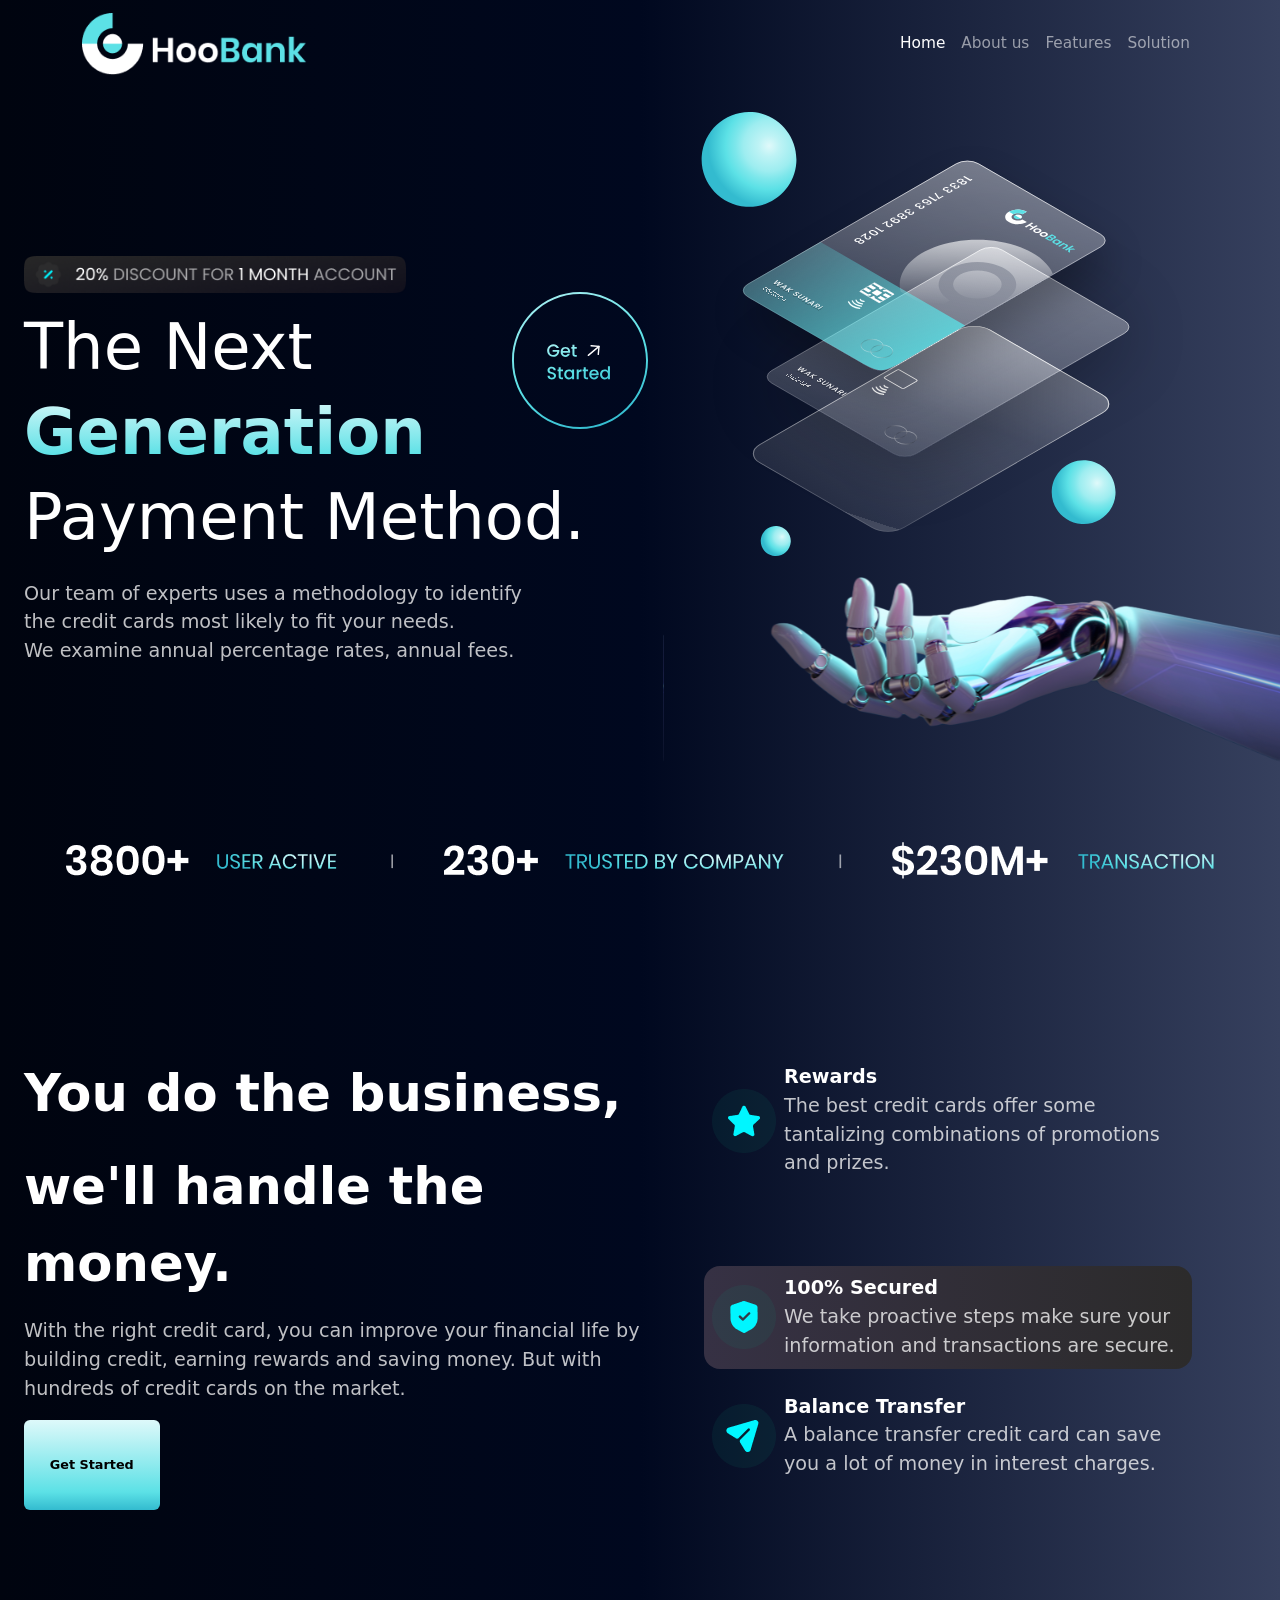
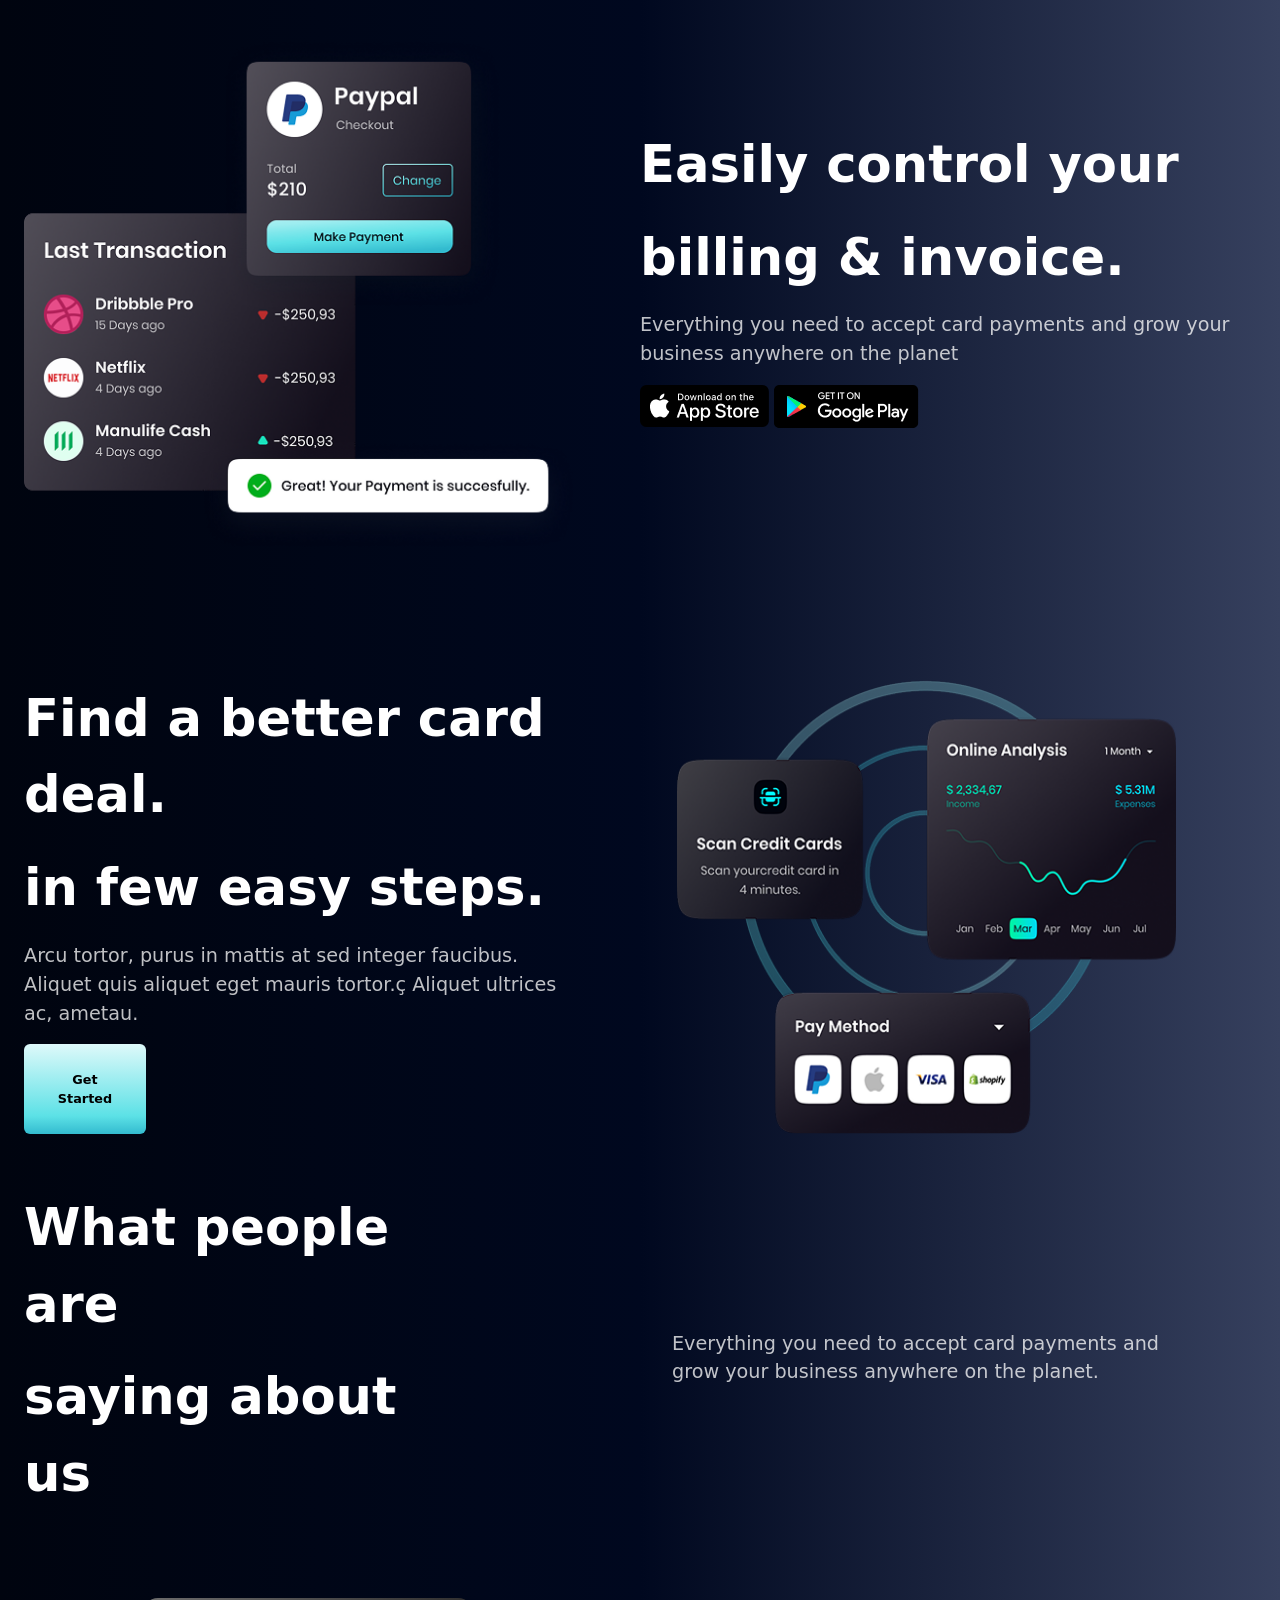
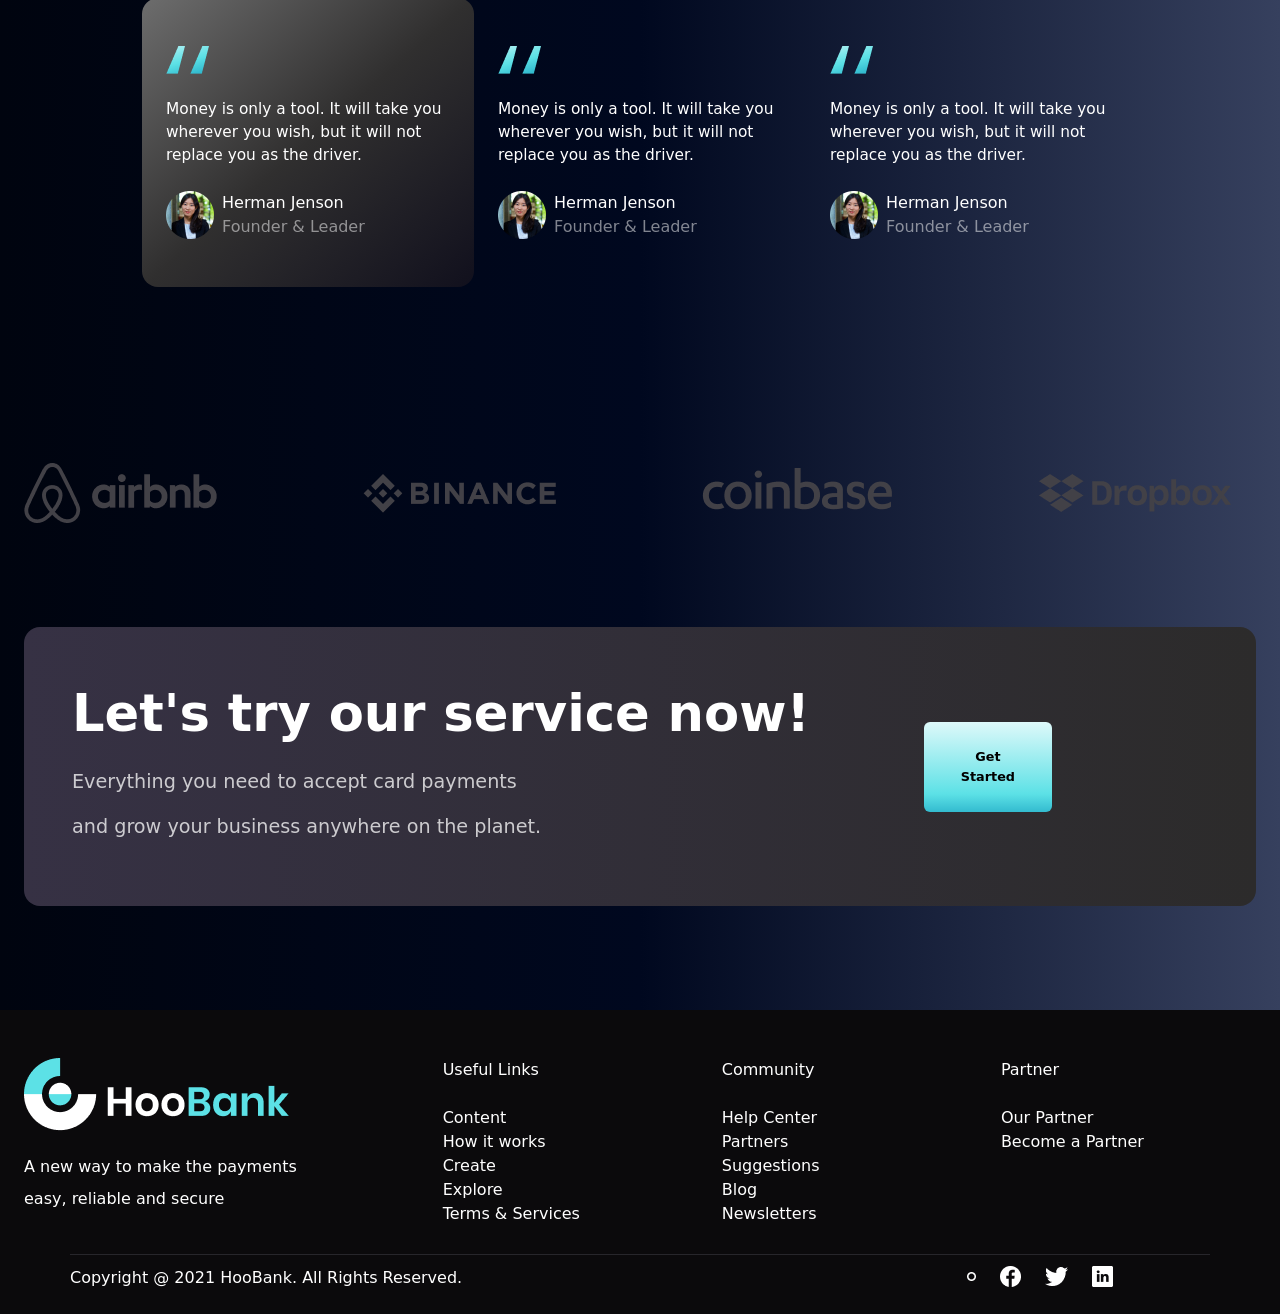
==== index.html @ cc934af2 "changed to index" ====
<!doctype html>
<html lang="en">
  <head>
    <meta charset="utf-8">
    <meta name="viewport" content="width=device-width, initial-scale=1">
    <title>Bootstrap demo</title>
    <link href="https://cdn.jsdelivr.net/npm/bootstrap@5.3.3/dist/css/bootstrap.min.css" rel="stylesheet" integrity="sha384-QWTKZyjpPEjISv5WaRU9OFeRpok6YctnYmDr5pNlyT2bRjXh0JMhjY6hW+ALEwIH" crossorigin="anonymous">
    <script defer src="https://cdn.jsdelivr.net/npm/bootstrap@5.3.3/dist/js/bootstrap.bundle.min.js" integrity="sha384-YvpcrYf0tY3lHB60NNkmXc5s9fDVZLESaAA55NDzOxhy9GkcIdslK1eN7N6jIeHz" crossorigin="anonymous"></script>
    <link rel="stylesheet" href="style.css">
  </head>
  <body>
    
    <div class="navbar navbar-expand navbar-dark my-menu">
      <div class="container">
        <a href="#" class="navbar-brand">
          <img src="images/hoobank-footer.png" alt="" style="width :25vh">
        </a>
        <ul class="navbar-nav navi">
          <li class="nav-item">
            <a href="#" class="nav-link active navi-text" aria-current="page">Home</a>
          </li>
          <li class="nav-item">
            <a href="#" class="nav-link navi-text">About us</a>
          </li>
          <li class="nav-item">
            <a href="#" class="nav-link navi-text">Features</a>
          </li>
          <li class="nav-item">
            <a href="#" class="nav-link navi-text">Solution</a>
          </li>
        </ul>
      </div>
    </div>   

    <div class="main-container">
      <div class="main-section text-white d-flex p-4">
        <div class="main-left">
          <div class="mb-3 decision-con">
            <img src="images/descision.png" alt="" class="decision">
          </div>
          <h1 class="main-text">
            The Next 
          </h1>
          <h1 class="main-text generation">
            Generation
          </h1>
          <h1 class="main-text">
            Payment Method.
          </h1>
          <span class="d-block mt-4 all-text">Our team of experts uses a methodology to identify</span>
          <span class="d-block all-text">the credit cards most likely to fit your needs.</span>
          <span class="d-block all-text">We examine annual percentage rates, annual fees.</span>
        </div>
        <div class="main-right">
          <img src="images/atm3.svg" alt="" class="atm-card" >
        </div>
        <img src="images/robot-hand.svg" alt="" class="robot">
        <img src="images/started.svg" alt="" class="started">
        
      </div>

      <div class="statsM">
        <img src="images/stats.png" alt="" class=" stats d-block mx-auto">
      </div>

      <div class="businessM p-4 d-flex">
        <div class="business-left text-white">
          <p class="all-head fw-semibold mb-3">You do the business,</p>
          <p class="all-head fw-semibold">we'll handle the money.</p>
          <p class="all-text">With the right credit card, you can improve your financial life by building credit, earning rewards and saving money. But with hundreds of credit cards on the market.</p>
          <div class="button-con">
            <button class="getStartedBtn mb-3 fw-bold rounded-2">Get Started</button>
          </div>
        </div>
        <div class="business-right text-white">
          <div class="d-flex align-items-center p-2 mb-3">
            <div class="pe-2 reward-pic">
              <img src="/images/socials/rewards.png" alt="" class="">
            </div>
            <div class="reward">
              <p class=" mb-0 fw-semibold reward-header">Rewards</p>
              <p class="mb-0 all-text">The best credit cards offer some tantalizing combinations of promotions and prizes.</p>
            </div>
            
          </div>
          <div class=" d-flex align-items-center p-2 rounded-4 secured mb-3">
            <div class="pe-2 reward-pic">
              <img src="/images/socials/secured.png" alt="">
            </div>
            <div class="reward">
              <p class=" mb-0 reward-header fw-semibold">100% Secured</p>
              <p class="mb-0 all-text">We take proactive steps make sure your information and transactions are secure.</p>
            </div>
          </div>
          <div class=" d-flex align-items-center p-2 mb-3">
            <div class="pe-2 reward-pic">
              <img src="/images/socials/transfer.png" alt="">
            </div>
            <div class="reward">
              <p class=" mb-0 reward-header fw-semibold">Balance Transfer</p>
              <p class="mb-0 all-text">A balance transfer credit card can save you a lot of money in interest charges.</p>
            </div>
          </div>
        </div>
      </div>
      
      <div class="billingM d-flex p-4">
        <div class="billing-left">
          <img src="/images/success.png" alt="" class="big">
        </div>
        <div class="billing-right text-white">
          <p class="all-head fw-semibold mb-3 easily-text">Easily control your</p>
          <p class="all-head fw-semibold">billing & invoice.</p>
          <p class="all-text">Everything you need to accept card payments and grow your business anywhere on the planet</p>
          <img src="images/socials/appStore.png" alt="">
          <img src="images/socials/googlePlay.png" alt="">
        </div>
      </div>

      <div class="easy-stepsM d-flex p-4">
        <div class="step-left text-white">
          <p class="fw-semibold mb-3 all-head">Find a better card deal.</p>
          <p class="fw-semibold all-head">in few easy steps.</p>
          <p class="all-text">Arcu tortor, purus in mattis at sed integer faucibus. Aliquet quis aliquet eget mauris tortor.ç Aliquet ultrices ac, ametau.</p>
          <div class="button-con">
            <button class="getStartedBtn mb-3 fw-bold rounded-2">Get Started</button>
          </div>
        </div>
        <div class="step-right pe-4">
          <img src="/images/payment.png" alt="" class="big">
        </div>
      </div>

      <div class="aboutM d-flex p-4 text-white align-items-center">
        
        <div class="about-one">
          <p class="all-head fw-semibold">What people are</p>
          <p class="all-head fw-semibold">saying about us</p>
        </div>
        
        <div class="about-two all-text">
          Everything you need to accept card payments and grow your business anywhere on the planet.
        </div>
      </div>
      <div class="p-4 testimonialsM text-white mt-4">
        <div class="container testimonials d-flex">
          <div class="jensen-T firstpic rounded-4 p-5 ps-4 pe-4 ">
            <img class="mb-4" src="/images/apostrophe.png" alt="" style="margin-bottom: 3rem;" >
            <p class="mb-4" style="font-size: 1.2vw;">Money is only a tool. It will take you wherever you wish, but it will not replace you as the driver.</p>
            <div class="d-flex">
              <img class="jensen-pic me-2" src="/images/jensen.png" alt="">
              <div class="">
                <p class="mb-0">Herman Jenson</p>
                <p class="opacity-50 mb-0">Founder & Leader</p>
              </div>
            </div>
          </div>
          <div class="jensen-T rounded-4 p-5 ps-4 pe-4 ">
            <img class="mb-4" src="/images/apostrophe.png" alt="" style="margin-bottom: 3rem;" >
            <p class="mb-4" style="font-size: 1.2vw;">Money is only a tool. It will take you wherever you wish, but it will not replace you as the driver.</p>
            <div class="d-flex">
              <img class="jensen-pic me-2" src="/images/jensen.png" alt="">
              <div class="">
                <p class="mb-0">Herman Jenson</p>
                <p class="opacity-50 mb-0">Founder & Leader</p>
              </div>
            </div>
          </div>
          <div class="jensen-T rounded-4 p-5 ps-4 pe-4 ">
            <img class="mb-4" src="/images/apostrophe.png" alt="" style="margin-bottom: 3rem;" >
            <p class="mb-4" style="font-size: 1.2vw;">Money is only a tool. It will take you wherever you wish, but it will not replace you as the driver.</p>
            <div class="d-flex">
              <img class="jensen-pic me-2" src="/images/jensen.png" alt="">
              <div class="">
                <p class="mb-0">Herman Jenson</p>
                <p class="opacity-50 mb-0">Founder & Leader</p>
              </div>
            </div>
          </div>
        </div>
      </div>
      <div class="crypto-servicesM d-flex ps-4 pe-5 justify-content-between align-items-center">
        <img class="" src="/images/crypto/Group 481734.png" alt="">
        <img src="/images/crypto/Group 481735.png" alt="">
        <img src="/images/crypto/Group 481736.png" alt="" class="mb-2">
        <img src="/images/crypto/Group 481737.png" alt="">
      </div>

      <div class="get-startedM  p-4">

        <div class="getStarted d-flex text-white rounded-4 p-5 align-items-center">
          <div class="w-75">
            <p class="fw-semibold mb-3 all-head">Let's try our service now!</p>
            <p class="all-text">Everything you need to accept card payments</p>
            <p class="all-text">and grow your business anywhere on the planet.</p>
          </div>
          <div class="w-25 button-con">
            <button class="getStartedBtn mb-3 fw-bold rounded-2 lastbtn">Get Started</button>
          </div>
        </div>
      </div>

      <div class="last-section  gx-0 p-4 pt-5 text-white" style="background-color: #0B0A0C;">
        <div class="row">
          <div class="col col-4">
            <img src="images/hoobank-footer.png" alt="">
          <p class="mt-4 mb-2">A new way to make the payments</p>
          <p class="">easy, reliable and secure</p>
          </div>
  
          <div class="col ">
            <p class="useful-links mb-4">Useful Links</p>
            <ul class="list-unstyled">
              <li>Content</li>
              <li>How it works</li>
              <li>Create</li>
              <li>Explore</li>
              <li>Terms & Services</li>
            </ul>
          </div>
  
          <div class="col ">
            <p class="community mb-4">Community</p>
            <ul class="list-unstyled">
              <li>Help Center</li>
              <li>Partners</li>
              <li>Suggestions</li>
              <li>Blog</li>
              <li>Newsletters</li>
            </ul>
          </div>
  
          <div class="col ">
            <p class="Partner mb-4">Partner</p>
            <ul class="list-unstyled">
              <li>Our Partner</li>
              <li>Become a Partner</li>
            </ul>
          </div>

        </div>
        <div class="container p-0">
          <svg width="auto" height="1" viewBox="0 0 1170 1" fill="none" class="svg-line" xmlns="http://www.w3.org/2000/svg">
            <line y1="0.501953" x2="1170" y2="0.501953" stroke="#3F3E45"/>
          </svg>
          <div class="row">
            <div class="col col-9">Copyright @ 2021 HooBank. All Rights Reserved.</div>
            <div class="col col-3">
              <div class="hstack gap-4 ps-4">
                <img src="images/socials/Vector-1.png" alt="">
                <img src="images/socials/Vector.png" alt="">
                <img src="images/socials/Group.png" alt="">
                <img src="images/socials/Vector-2.png" alt="">            
              </div>
            </div>
          </div>  
        </div>
        

      </div>
    </div>

  </body>
</html>
---- style.css ----
.svg-line{
  background-color: #ffffff;
  opacity: 50%;
}

.getStarted, .secured{
  background: linear-gradient( to right, #363144, #2c2b2b);
  margin-top: 5rem;
}

.get-startedM{
  background: linear-gradient( to right, #00040F, #00081f, #36405e);
}

.getStartedBtn{
  background: linear-gradient( to top, #33BBCF, #5CE1E6, #7DE7EB, #9DEDF0, #BEF3F5, #DEF9FA);
 
  border: none;
  padding: 1rem 1.5rem 1rem 1.5rem;
  height: 100%;
  width: 22%;
  font-size: 1vw;
}

.button-con{
  height: 10vh; 
}

.reward-header{
  font-size: 1.5vw;
}

.generation{
  background: linear-gradient(to top, #33BBCF, #5CE1E6, #7DE7EB, #9DEDF0, #BEF3F5, #DEF9FA);
  -webkit-background-clip: text;
  -webkit-text-fill-color: transparent;
  font-size: 3rem;
  font-weight: bold;
}


.crypto-servicesM{
  background: linear-gradient( to right, #00040F, #00081f, #36405e);
  margin-top: 5rem;
}

.robot{
  position: absolute;
  bottom: 0%;
  right: 0%;
  height: 60%;
}

.atm-card{
  height: 70%;
  width: 100%;
}

.started{
  position: absolute;
  top: 30%;
  left: 40%;
  height: 20%;
}

.main-section{
  position: relative;
}

.jensen-pic{
  height: 3rem;
  width: 3rem;

}
.testimonialsM{
  background: linear-gradient( to right, #00040F, #00081f, #36405e);
  
}

.testimonials{
  padding: 4.5rem;
}

.jensen-T.firstpic{
  background: linear-gradient(to top left, #11101D,#302f2f,#6D6D6D);

}

.aboutM{
  background: linear-gradient( to right, #00040F, #00081f, #36405e);
  height: 15rem;
}

.about-one{
  flex-basis: 50%;
  padding-right: 10rem;
}

.about-two{
  flex-basis: 50%;
  padding-left: 2rem;
  padding-right: 5rem;
}


.step-left{
  flex-basis: 53%;
  padding-right: 8%;
}

.step-right, .billing-right{
  flex-basis: 47%;
}

.easy-stepsM, .billingM, .businessM, .statsM, .main-section, .main-container, .my-menu {
  background: linear-gradient( to right, #00040F, #00081f, #36405e);
}

.businessM, .billingM{
  margin-top: 5rem;
}

.billing-left{
  flex-basis: 50%;
  padding-right: 0%;
}

.billing-right{
  flex-basis: 50%;
  
}

.business-right{
  flex-basis: 50%;
  padding-left: 4rem;
  padding-right: 4rem
}

.easily-text{
  margin-top: 5.5rem;
}

.business-left{
  flex-basis: 50%;
  
}

.main-left{
  flex-basis: 50%;
  padding-top: 5rem ;
  padding-bottom: 5rem;
}

.main-right{
  flex-basis: 50%;
}

.main-container{
  
}

.main-text{
  font-size: 5vw;
}

.statsM{
  padding: 4rem;
}

.all-text{
  font-size: 1.5vw;
  opacity: .75;
}

.all-head{
  font-size: 4vw
}

.billingM{
  padding-left: 1.5rem;
  padding-right: 1.5rem;
  padding-top: 3rem;
  padding-bottom: 3rem;
}

.stats{
  width:100%
}

.decision{
  width: 62%;
}

.reward-pic{
  flex-basis: auto ;
}

.reward{
  flex-basis: content;
}

.lastbtn{
  width: 45%;
}

.easy-stepsM, .aboutM{
  margin-top: 5rem;
}

.decision-con{
  margin-top: 4rem;
}

.big{
  height: 100%;
  width: 90%;
}

.last-section{
  margin-top: 5rem;
}

.navi{
  flex-basis: auto;
}

.navi-text{
  font-size: 1.2vw
}
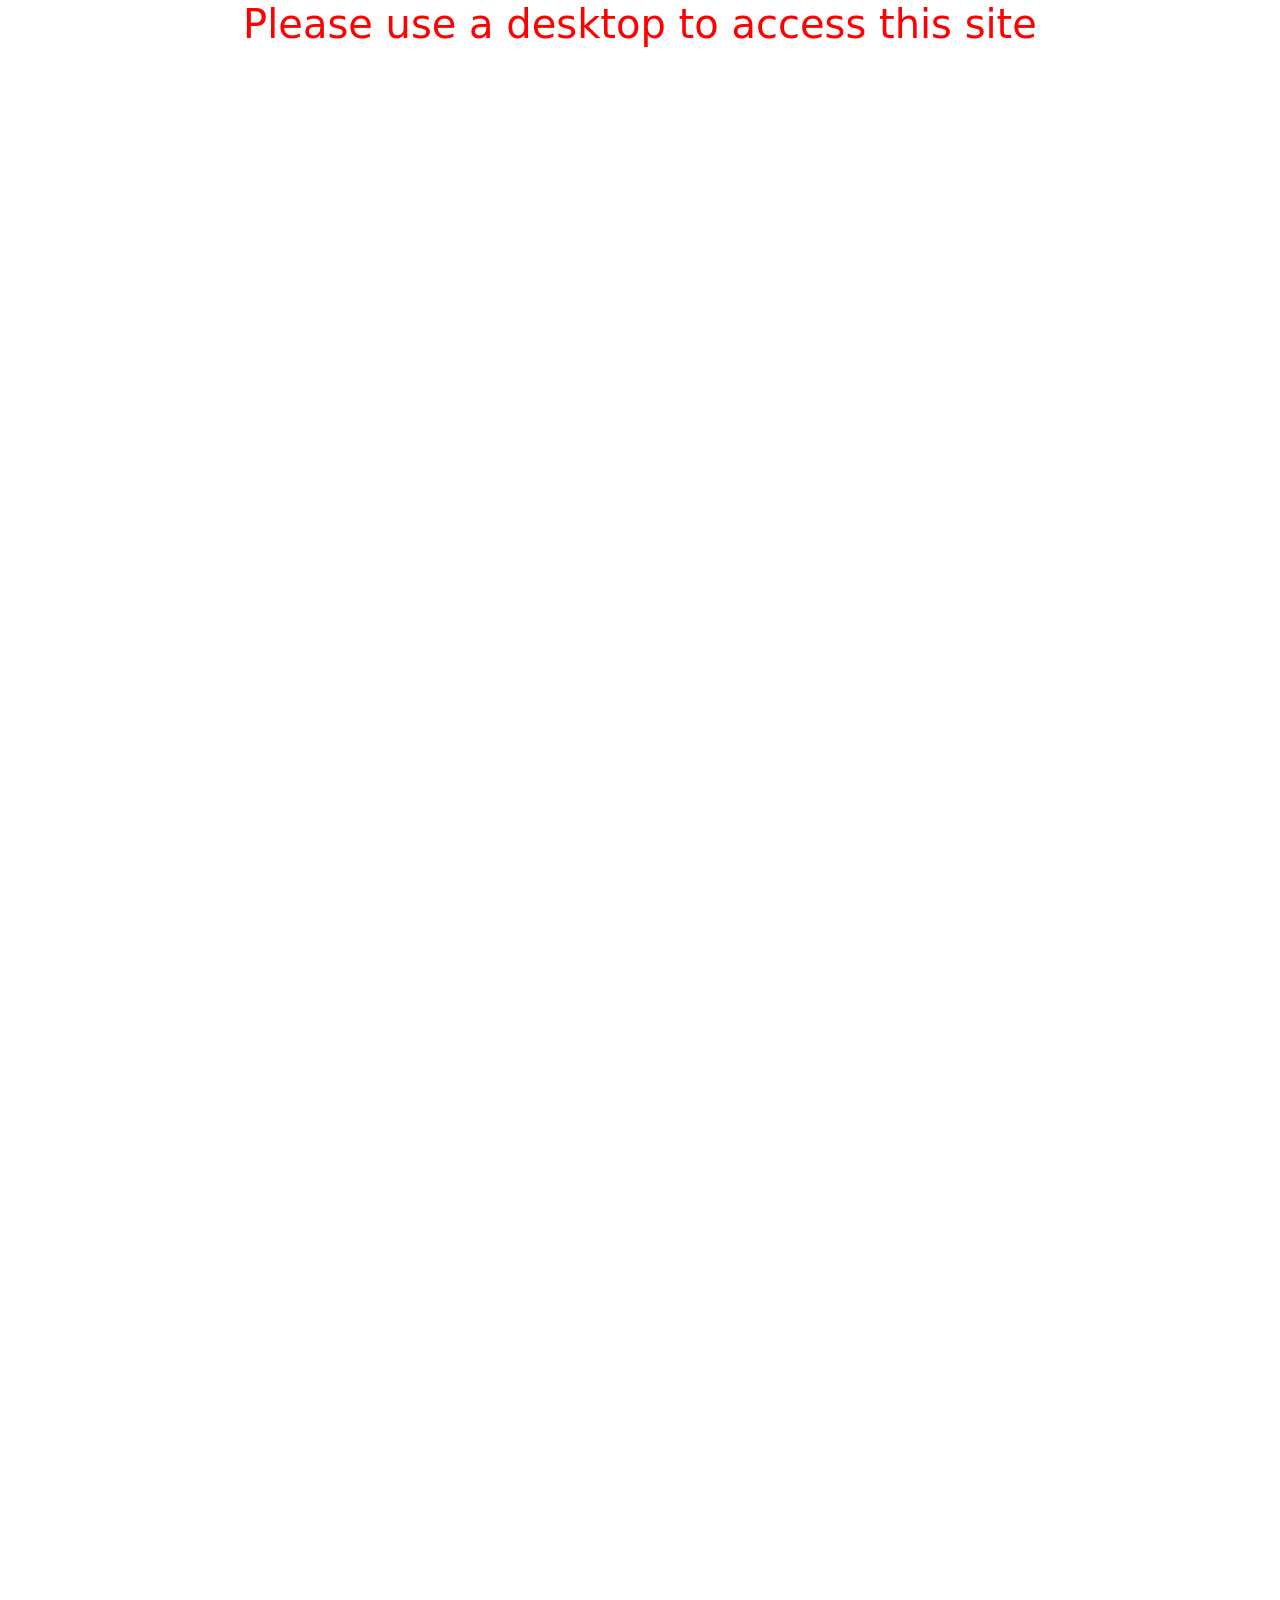
==== commit ba038895: "4th commit" ====
--- a/index.html
+++ b/index.html
@@ -75,7 +75,7 @@
         <div class="business-right text-white">
           <div class="d-flex align-items-center p-2 mb-3">
             <div class="pe-2 reward-pic">
-              <img src="/images/socials/rewards.png" alt="" class="">
+              <img src="images/socials/rewards.png" alt="" class="">
             </div>
             <div class="reward">
               <p class=" mb-0 fw-semibold reward-header">Rewards</p>
@@ -85,7 +85,7 @@
           </div>
           <div class=" d-flex align-items-center p-2 rounded-4 secured mb-3">
             <div class="pe-2 reward-pic">
-              <img src="/images/socials/secured.png" alt="">
+              <img src="images/socials/secured.png" alt="">
             </div>
             <div class="reward">
               <p class=" mb-0 reward-header fw-semibold">100% Secured</p>
@@ -94,7 +94,7 @@
           </div>
           <div class=" d-flex align-items-center p-2 mb-3">
             <div class="pe-2 reward-pic">
-              <img src="/images/socials/transfer.png" alt="">
+              <img src="images/socials/transfer.png" alt="">
             </div>
             <div class="reward">
               <p class=" mb-0 reward-header fw-semibold">Balance Transfer</p>
@@ -106,7 +106,7 @@
       
       <div class="billingM d-flex p-4">
         <div class="billing-left">
-          <img src="/images/success.png" alt="" class="big">
+          <img src="images/success.png" alt="" class="big">
         </div>
         <div class="billing-right text-white">
           <p class="all-head fw-semibold mb-3 easily-text">Easily control your</p>
@@ -127,7 +127,7 @@
           </div>
         </div>
         <div class="step-right pe-4">
-          <img src="/images/payment.png" alt="" class="big">
+          <img src="images/payment.png" alt="" class="big">
         </div>
       </div>
 
@@ -145,7 +145,7 @@
       <div class="p-4 testimonialsM text-white mt-4">
         <div class="container testimonials d-flex">
           <div class="jensen-T firstpic rounded-4 p-5 ps-4 pe-4 ">
-            <img class="mb-4" src="/images/apostrophe.png" alt="" style="margin-bottom: 3rem;" >
+            <img class="mb-4" src="images/apostrophe.png" alt="" style="margin-bottom: 3rem;" >
             <p class="mb-4" style="font-size: 1.2vw;">Money is only a tool. It will take you wherever you wish, but it will not replace you as the driver.</p>
             <div class="d-flex">
               <img class="jensen-pic me-2" src="/images/jensen.png" alt="">
@@ -156,10 +156,10 @@
             </div>
           </div>
           <div class="jensen-T rounded-4 p-5 ps-4 pe-4 ">
-            <img class="mb-4" src="/images/apostrophe.png" alt="" style="margin-bottom: 3rem;" >
+            <img class="mb-4" src="images/apostrophe.png" alt="" style="margin-bottom: 3rem;" >
             <p class="mb-4" style="font-size: 1.2vw;">Money is only a tool. It will take you wherever you wish, but it will not replace you as the driver.</p>
             <div class="d-flex">
-              <img class="jensen-pic me-2" src="/images/jensen.png" alt="">
+              <img class="jensen-pic me-2" src="images/jensen.png" alt="">
               <div class="">
                 <p class="mb-0">Herman Jenson</p>
                 <p class="opacity-50 mb-0">Founder & Leader</p>
@@ -167,10 +167,10 @@
             </div>
           </div>
           <div class="jensen-T rounded-4 p-5 ps-4 pe-4 ">
-            <img class="mb-4" src="/images/apostrophe.png" alt="" style="margin-bottom: 3rem;" >
+            <img class="mb-4" src="images/apostrophe.png" alt="" style="margin-bottom: 3rem;" >
             <p class="mb-4" style="font-size: 1.2vw;">Money is only a tool. It will take you wherever you wish, but it will not replace you as the driver.</p>
             <div class="d-flex">
-              <img class="jensen-pic me-2" src="/images/jensen.png" alt="">
+              <img class="jensen-pic me-2" src="images/jensen.png" alt="">
               <div class="">
                 <p class="mb-0">Herman Jenson</p>
                 <p class="opacity-50 mb-0">Founder & Leader</p>
@@ -180,10 +180,10 @@
         </div>
       </div>
       <div class="crypto-servicesM d-flex ps-4 pe-5 justify-content-between align-items-center">
-        <img class="" src="/images/crypto/Group 481734.png" alt="">
-        <img src="/images/crypto/Group 481735.png" alt="">
-        <img src="/images/crypto/Group 481736.png" alt="" class="mb-2">
-        <img src="/images/crypto/Group 481737.png" alt="">
+        <img class="" src="images/crypto/Group 481734.png" alt="">
+        <img src="images/crypto/Group 481735.png" alt="">
+        <img src="images/crypto/Group 481736.png" alt="" class="mb-2">
+        <img src="images/crypto/Group 481737.png" alt="">
       </div>
 
       <div class="get-startedM  p-4">
@@ -259,6 +259,17 @@
 
       </div>
     </div>
-
+    <script>
+      function checkScreenSize() {
+        if (window.innerWidth < 1100) {
+          document.body.innerHTML = "<h1 style='text-align:center;color:red;'>Please use a desktop to access this site</h1>";
+        }
+      }
+    
+      checkScreenSize();
+    
+      window.addEventListener("resize", checkScreenSize);
+    </script>
+    
   </body>
 </html>
